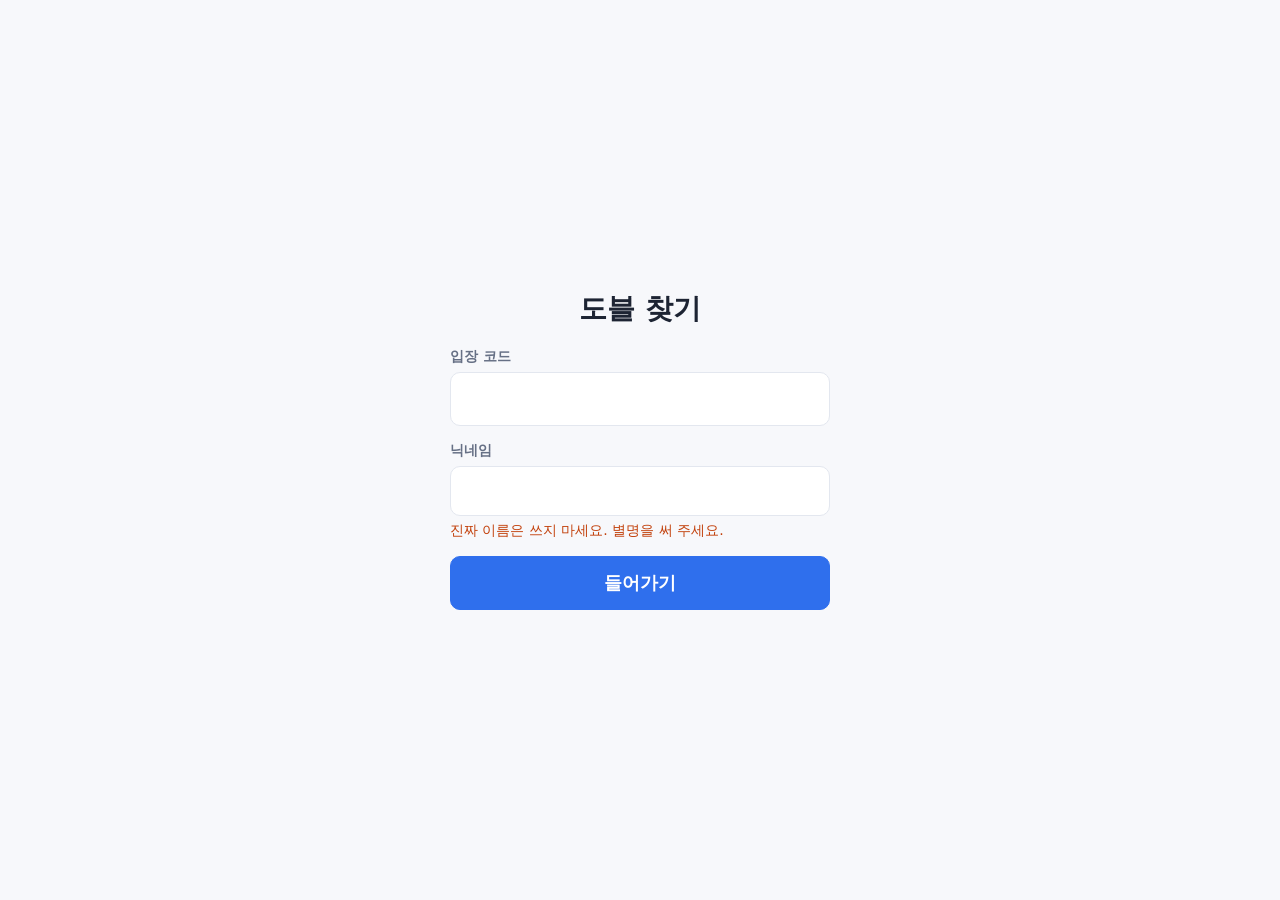
==== index.html @ a8437a21 "도블 찾기 1차 버전 학생 기기 한 대가 도블 카드 한 장이 되는 수업용 웹게임. - 학생: 입장 코드와 닉네임으로 입장, 카드 보기, 찾았어요 - 교사: 모임 코드와 별명으로 입" ====
<!doctype html>
<html lang="ko">
<head>
  <meta charset="utf-8">
  <meta name="viewport" content="width=device-width, initial-scale=1, viewport-fit=cover">
  <title>도블 찾기</title>
  <link rel="stylesheet" href="style.css">
  <style>
    body { min-height: 100dvh; display: flex; flex-direction: column; }
    main { flex: 1; display: flex; flex-direction: column; align-items: center; justify-content: center; padding: 16px; }
    .join { width: min(100%, 380px); display: flex; flex-direction: column; gap: 16px; }
    .join h1 { margin: 0 0 4px; font-size: 28px; text-align: center; }
    .code-input { text-transform: uppercase; letter-spacing: 0.3em; text-align: center; font-size: 24px; font-weight: 800; }
    .nick-input { font-size: 20px; text-align: center; }
    .join .btn { padding: 14px; font-size: 18px; }
    .center-msg { text-align: center; font-size: 22px; font-weight: 700; line-height: 1.5; }
    .center-msg small { display: block; font-size: 16px; font-weight: 500; color: var(--muted); }

    .play { width: 100%; height: 100%; flex: 1; display: flex; flex-direction: column; align-items: center; justify-content: center; gap: 20px; }
    .play .card { width: min(92vw, calc(100dvh - 170px), 640px); }
    .found {
      width: min(92vw, 420px);
      padding: 18px;
      font-size: 24px;
      border-radius: 18px;
    }
    .nick-tag { position: fixed; top: 10px; left: 12px; font-size: 14px; color: var(--muted); font-weight: 600; }

    .card.swap-out { animation: swapOut 180ms ease-in forwards; }
    .card.swap-in { animation: swapIn 260ms cubic-bezier(.2,.9,.3,1.2); }
    @keyframes swapOut { to { transform: scale(0.6) rotate(-40deg); opacity: 0; } }
    @keyframes swapIn { from { transform: scale(0.6) rotate(40deg); opacity: 0; } }

    .overlay {
      position: fixed; inset: 0; background: rgba(247, 248, 251, 0.92);
      display: flex; align-items: center; justify-content: center; padding: 16px;
    }
  </style>
</head>
<body>
  <span class="nick-tag" id="nickTag" hidden></span>
  <main>
    <form class="join" id="joinView" hidden>
      <h1>도블 찾기</h1>
      <div class="field">
        <label for="code">입장 코드</label>
        <input class="input code-input" id="code" maxlength="6" autocomplete="off" autocapitalize="characters" required>
      </div>
      <div class="field">
        <label for="nick">닉네임</label>
        <input class="input nick-input" id="nick" maxlength="10" autocomplete="off" required>
        <span class="notice">진짜 이름은 쓰지 마세요. 별명을 써 주세요.</span>
      </div>
      <button class="btn primary" type="submit" id="joinBtn">들어가기</button>
      <p class="error" id="joinError" hidden></p>
    </form>

    <div class="center-msg" id="waitView" hidden>
      들어왔어요!<small>선생님이 시작하면 카드가 나와요.</small>
    </div>

    <div class="play" id="playView" hidden>
      <div class="card" id="card"></div>
      <button class="btn primary found" id="foundBtn">찾았어요!</button>
    </div>

    <div class="center-msg" id="endView" hidden>
      끝! 수고했어요.<small>선생님 화면을 봐 주세요.</small>
    </div>
  </main>

  <div class="overlay" id="pauseView" hidden>
    <div class="center-msg">잠깐 멈췄어요<small>선생님이 다시 시작할 때까지 기다려요.</small></div>
  </div>
  <div class="overlay" id="lostView" hidden>
    <div class="center-msg">연결을 다시 찾는 중이에요…<small>잠시 기다려 주세요.</small></div>
  </div>

  <script type="module" src="js/student.js"></script>
</body>
</html>
---- style.css ----
:root {
  --bg: #f7f8fb;
  --surface: #ffffff;
  --ink: #1d2433;
  --muted: #667085;
  --line: #e3e7ef;
  --accent: #2f6fed;
  --accent-ink: #ffffff;
  --accent-soft: #e8efff;
  --good: #1a9e5c;
  --warn: #c2410c;
  --danger: #d92d20;
  --card-ring: #2f6fed;
  --radius: 14px;
  font-family: "Pretendard", "Apple SD Gothic Neo", "Malgun Gothic", "Noto Sans KR", system-ui, sans-serif;
  color: var(--ink);
}

* { box-sizing: border-box; }
html, body { margin: 0; min-height: 100%; }
body { background: var(--bg); -webkit-tap-highlight-color: transparent; }
[hidden] { display: none !important; }

button, input, textarea, select { font: inherit; color: inherit; }

.btn {
  border: 1px solid var(--line);
  background: var(--surface);
  border-radius: 10px;
  padding: 10px 16px;
  cursor: pointer;
  font-weight: 600;
  touch-action: manipulation;
}
.btn:hover { border-color: #c9d0dd; }
.btn:disabled { opacity: 0.45; cursor: default; }
.btn.primary { background: var(--accent); border-color: var(--accent); color: var(--accent-ink); }
.btn.danger { color: var(--danger); }
.btn.small { padding: 6px 10px; font-size: 14px; }

.field { display: flex; flex-direction: column; gap: 6px; }
.field label { font-size: 14px; color: var(--muted); font-weight: 600; }
.input {
  border: 1px solid var(--line);
  border-radius: 10px;
  padding: 12px 14px;
  background: var(--surface);
  width: 100%;
}
.input:focus { outline: 2px solid var(--accent); outline-offset: 1px; }

.panel { background: var(--surface); border: 1px solid var(--line); border-radius: var(--radius); padding: 20px; }
.muted { color: var(--muted); }
.error { color: var(--danger); font-weight: 600; }
.notice { color: var(--warn); font-size: 14px; }

/* ---------- 원형 카드 ---------- */
.card {
  position: relative;
  aspect-ratio: 1;
  border-radius: 50%;
  background: #fff;
  border: 6px solid var(--card-ring);
  box-shadow: 0 6px 24px rgba(20, 30, 60, 0.12);
  container-type: size;
  overflow: hidden;
  user-select: none;
  -webkit-user-select: none;
}
.card-item {
  position: absolute;
  display: flex;
  align-items: center;
  justify-content: center;
  line-height: 1;
}
.card-item img { width: 100%; height: 100%; object-fit: contain; pointer-events: none; }
.card-item.emoji { font-family: "Apple Color Emoji", "Segoe UI Emoji", "Noto Color Emoji", sans-serif; }
.card-item.word { font-weight: 800; white-space: nowrap; color: #1d2433; }
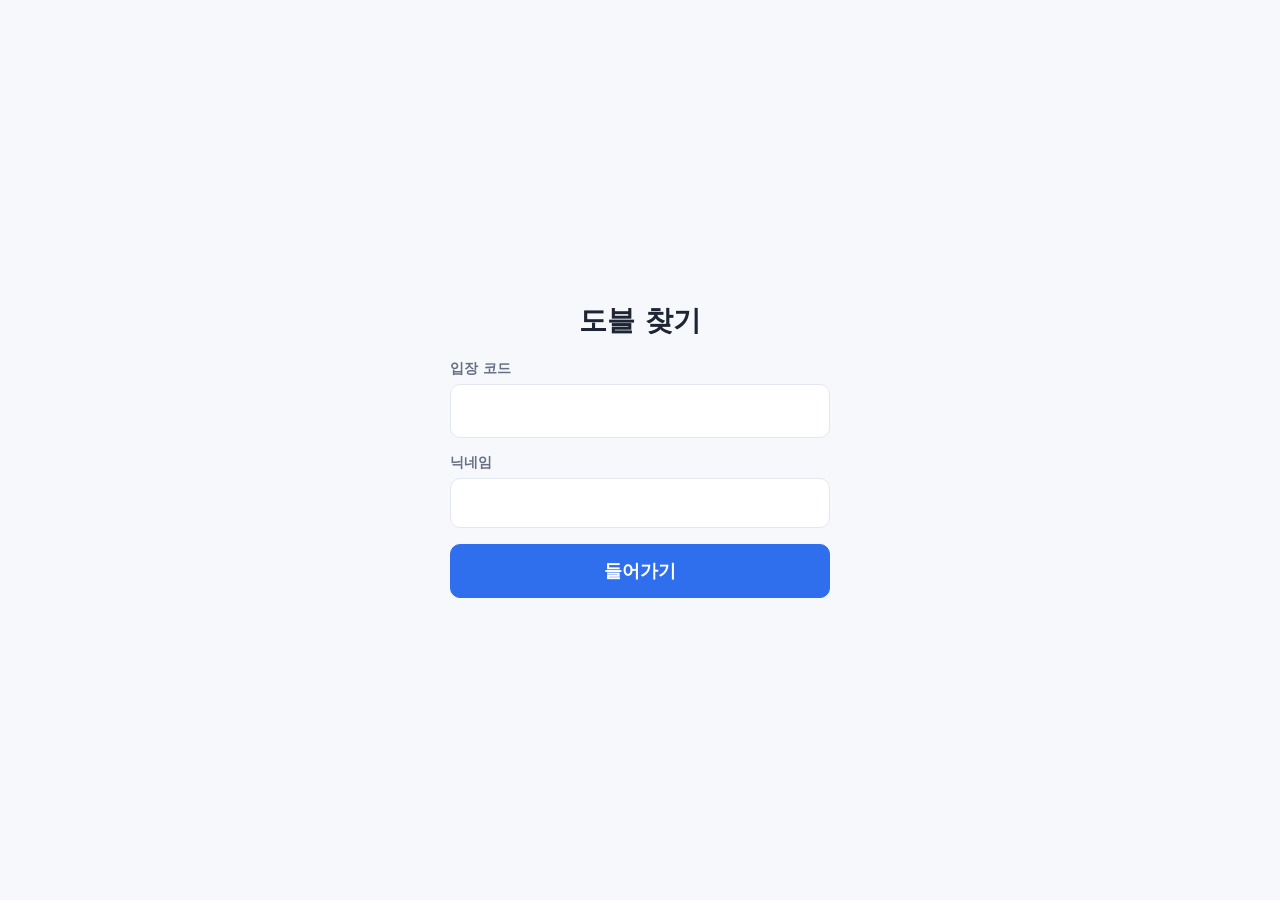
==== commit fd8939ff: "학생 입장 화면의 실명 안내 문구 삭제 Co-Authored-By: Claude Opus 5.5 <noreply@anthropic.com>" ====
--- a/index.html
+++ b/index.html
@@ -49,7 +49,6 @@
       <div class="field">
         <label for="nick">닉네임</label>
         <input class="input nick-input" id="nick" maxlength="10" autocomplete="off" required>
-        <span class="notice">진짜 이름은 쓰지 마세요. 별명을 써 주세요.</span>
       </div>
       <button class="btn primary" type="submit" id="joinBtn">들어가기</button>
       <p class="error" id="joinError" hidden></p>
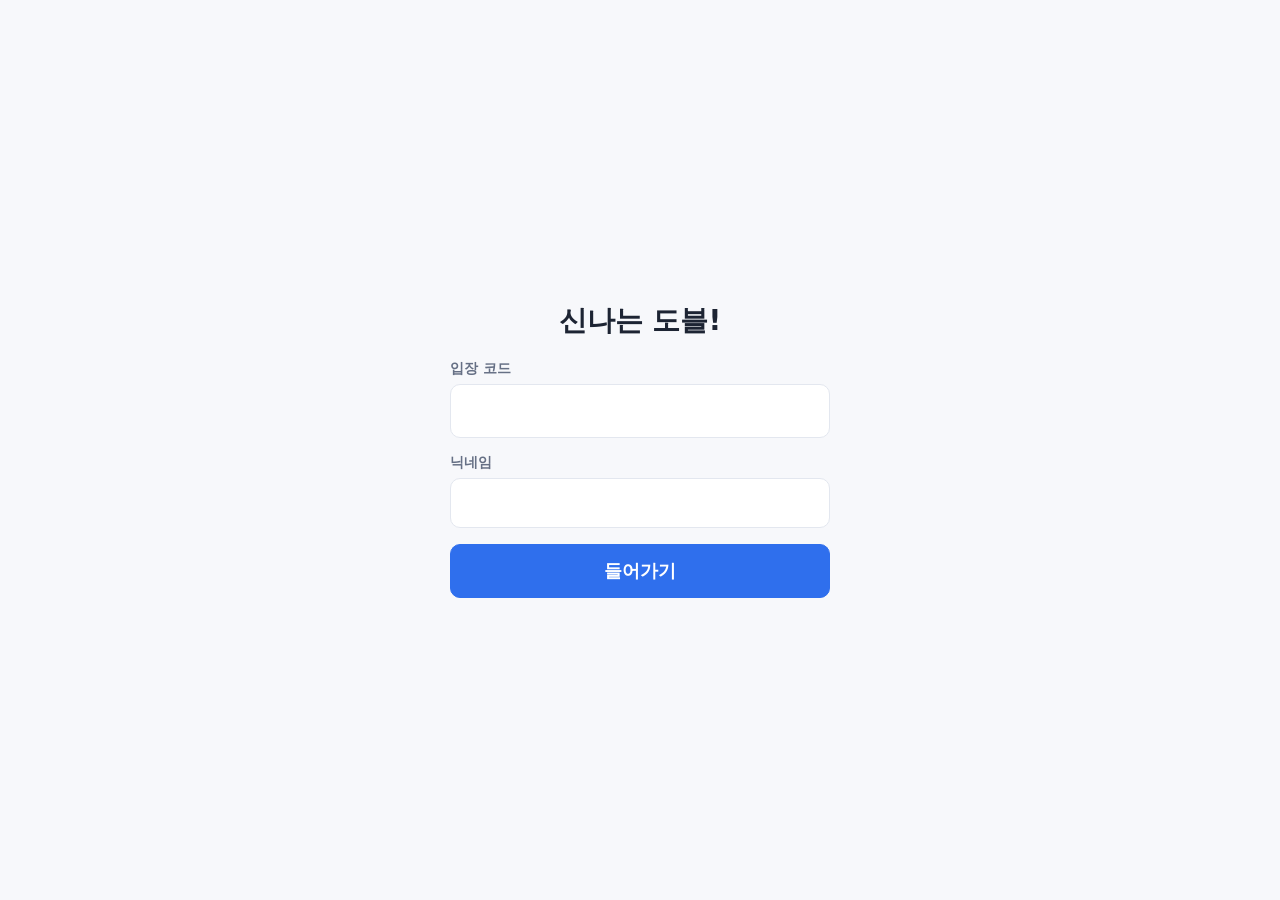
==== commit d8c8d0d0: "제목을 '신나는 도블!'로 변경 Co-Authored-By: Claude Opus 5.5 <noreply@anthropic.com>" ====
--- a/index.html
+++ b/index.html
@@ -3,7 +3,7 @@
 <head>
   <meta charset="utf-8">
   <meta name="viewport" content="width=device-width, initial-scale=1, viewport-fit=cover">
-  <title>도블 찾기</title>
+  <title>신나는 도블!</title>
   <link rel="stylesheet" href="style.css">
   <style>
     body { min-height: 100dvh; display: flex; flex-direction: column; }
@@ -41,7 +41,7 @@
   <span class="nick-tag" id="nickTag" hidden></span>
   <main>
     <form class="join" id="joinView" hidden>
-      <h1>도블 찾기</h1>
+      <h1>신나는 도블!</h1>
       <div class="field">
         <label for="code">입장 코드</label>
         <input class="input code-input" id="code" maxlength="6" autocomplete="off" autocapitalize="characters" required>
